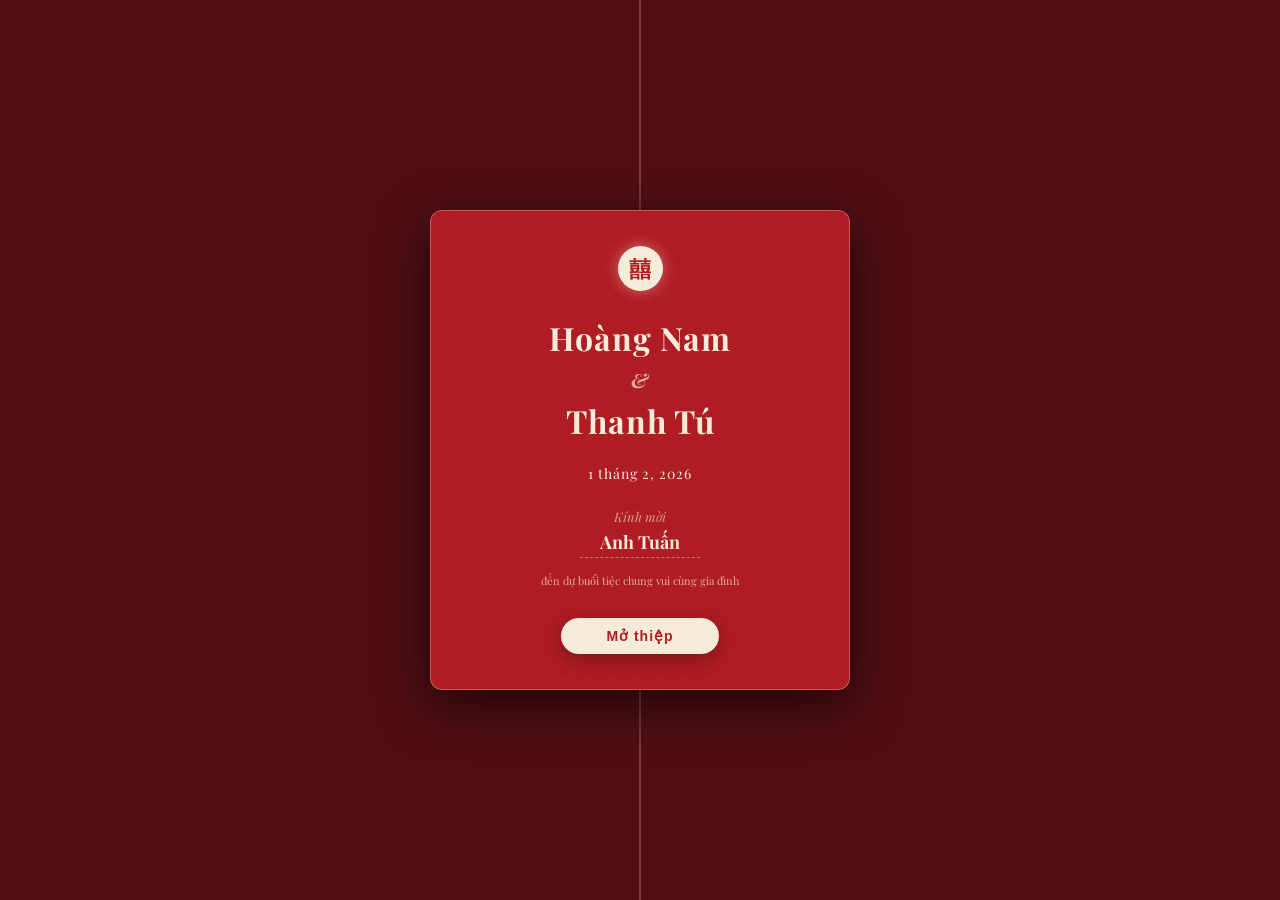
==== index.html @ 1f1abdf4 "first commit" ====
<!DOCTYPE html>
<html lang="vi">
<head>
    <meta charset="UTF-8">
    <meta name="viewport" content="width=device-width, initial-scale=1.0">
    <title>Thiệp Mời Đám Cưới - Hoàng Nam & Thanh Tú</title>
    <link href="https://fonts.googleapis.com/css2?family=Cinzel:wght@400;600;700&family=Playfair+Display:ital,wght@0,500;0,700;1,400&display=swap" rel="stylesheet">
    <style>
        * { margin: 0; padding: 0; box-sizing: border-box; }
        body {
            background-color: #2b080c; /* Màu đỏ rượu chát sâu như hình nền */
            font-family: 'Playfair Display', serif;
            overflow: hidden;
        }

        /* Hiệu ứng chuyển cảnh: Rẽ lối tơ hồng */
        .gate-wrapper {
            position: fixed;
            width: 100vw;
            height: 100vh;
            display: flex;
            z-index: 9999;
        }
        .gate-panel {
            width: 50%;
            height: 100%;
            background: #500e14; /* Màu đỏ của phông nền chính */
            transition: transform 1.3s cubic-bezier(0.85, 0, 0.15, 1);
        }
        .panel-left { border-right: 1px solid rgba(244, 235, 217, 0.2); transform-origin: left; }
        .panel-right { border-left: 1px solid rgba(244, 235, 217, 0.2); transform-origin: right; }

        /* Khung nội dung thiệp chính giữa màn hình desktop / Full màn hình mobile */
        .invitation-card {
            position: absolute;
            top: 50%;
            left: 50%;
            transform: translate(-50%, -50%);
            width: 90%;
            max-width: 420px;
            height: 480px;
            background-color: #b01c23; /* Đỏ tươi rực rỡ của cánh thiệp */
            border-radius: 12px;
            box-shadow: 0 15px 50px rgba(0,0,0,0.6);
            z-index: 10000;
            display: flex;
            flex-direction: column;
            align-items: center;
            justify-content: center;
            padding: 30px;
            text-align: center;
            border: 1px solid rgba(244, 235, 217, 0.3);
            transition: all 0.8s ease;
            /* Thêm hiệu ứng Pattern hoa văn rồng phượng chìm */
            background-image: radial-gradient(rgba(244, 235, 217, 0.05) 1px, transparent 0);
            background-size: 24px 24px;
        }

        /* Vòng tròn hỷ biểu tượng trên cùng */
        .hỷ-badge {
            width: 45px;
            height: 45px;
            background: #f4ebd9;
            border-radius: 50%;
            color: #b01c23;
            font-size: 22px;
            font-weight: bold;
            display: flex;
            justify-content: center;
            align-items: center;
            margin-bottom: 25px;
            box-shadow: 0 0 15px rgba(244, 235, 217, 0.4);
        }

        .couple-name {
            font-size: 32px;
            color: #f4ebd9;
            font-weight: 700;
            line-height: 1.4;
            letter-spacing: 1px;
        }
        .ampersand {
            font-size: 20px;
            color: rgba(244, 235, 217, 0.7);
            font-style: italic;
            margin: 5px 0;
        }

        .date-txt {
            font-size: 14px;
            color: #f4ebd9;
            margin-top: 20px;
            letter-spacing: 1px;
            font-weight: 300;
        }

        .invite-label {
            font-size: 13px;
            color: rgba(244, 235, 217, 0.6);
            margin-top: 25px;
            font-style: italic;
        }
        .guest-name {
            font-size: 18px;
            color: #f4ebd9;
            font-weight: bold;
            margin: 5px 0 15px 0;
            border-bottom: 1px dashed rgba(244, 235, 217, 0.4);
            padding-bottom: 3px;
            min-width: 120px;
        }
        .sub-invite {
            font-size: 11px;
            color: rgba(244, 235, 217, 0.7);
            margin-bottom: 30px;
        }

        /* Nút mở thiệp thiết kế bo góc trứng dài giống hệt mẫu mẫu */
        .btn-open {
            background: #f4ebd9;
            color: #b01c23;
            border: none;
            padding: 10px 45px;
            font-size: 14px;
            font-weight: 600;
            border-radius: 25px;
            cursor: pointer;
            letter-spacing: 1px;
            box-shadow: 0 5px 20px rgba(0,0,0,0.3);
            transition: transform 0.3s, box-shadow 0.3s;
        }
        .btn-open:hover {
            transform: scale(1.05);
            box-shadow: 0 0 25px rgba(244, 235, 217, 0.8);
        }

        /* Chữ hỷ rơi nền */
        .bg-glow-text {
            position: absolute;
            color: rgba(244, 235, 217, 0.04);
            font-size: 18px;
            pointer-events: none;
            user-select: none;
        }

        /* Trạng thái khi kích hoạt chuyển trang */
        .slide-left { transform: translateX(-100%); }
        .slide-right { transform: translateX(100%); }
        .fade-out { opacity: 0; transform: translate(-50%, -50%) scale(0.9); filter: blur(5px); }
    </style>
</head>
<body>

    <div class="bg-glow-text" style="top: 20%; left: 10%;">囍</div>
    <div class="bg-glow-text" style="top: 40%; left: 85%;">囍</div>
    <div class="bg-glow-text" style="top: 70%; left: 15%;">囍</div>

    <div class="invitation-card" id="mainCard">
        <div class="hỷ-badge">囍</div>
        <div class="couple-name">
            <p>Hoàng Nam</p>
            <div class="ampersand">&</div>
            <p>Thanh Tú</p>
        </div>
        <div class="date-txt">1 tháng 2, 2026</div>
        
        <div class="invite-label">Kính mời</div>
        <div class="guest-name">Anh Tuấn</div>
        <div class="sub-invite">đến dự buổi tiệc chung vui cùng gia đình</div>

        <button class="btn-open" onclick="animateAndOpen()">Mở thiệp</button>
    </div>

    <div class="gate-wrapper" id="gate">
        <div class="gate-panel panel-left" id="pLeft"></div>
        <div class="gate-panel panel-right" id="pRight"></div>
    </div>

    <script>
        function animateAndOpen() {
            // Biến mất thẻ nội dung
            document.getElementById('mainCard').classList.add('fade-out');
            
            // Rẽ lối hai cánh cửa phông nền sang 2 bên
            document.getElementById('pLeft').classList.add('slide-left');
            document.getElementById('pRight').classList.add('slide-right');

            setTimeout(() => {
                window.location.href = 'thiepmoi.html';
            }, 1200);
        }
    </script>
</body>
</html>
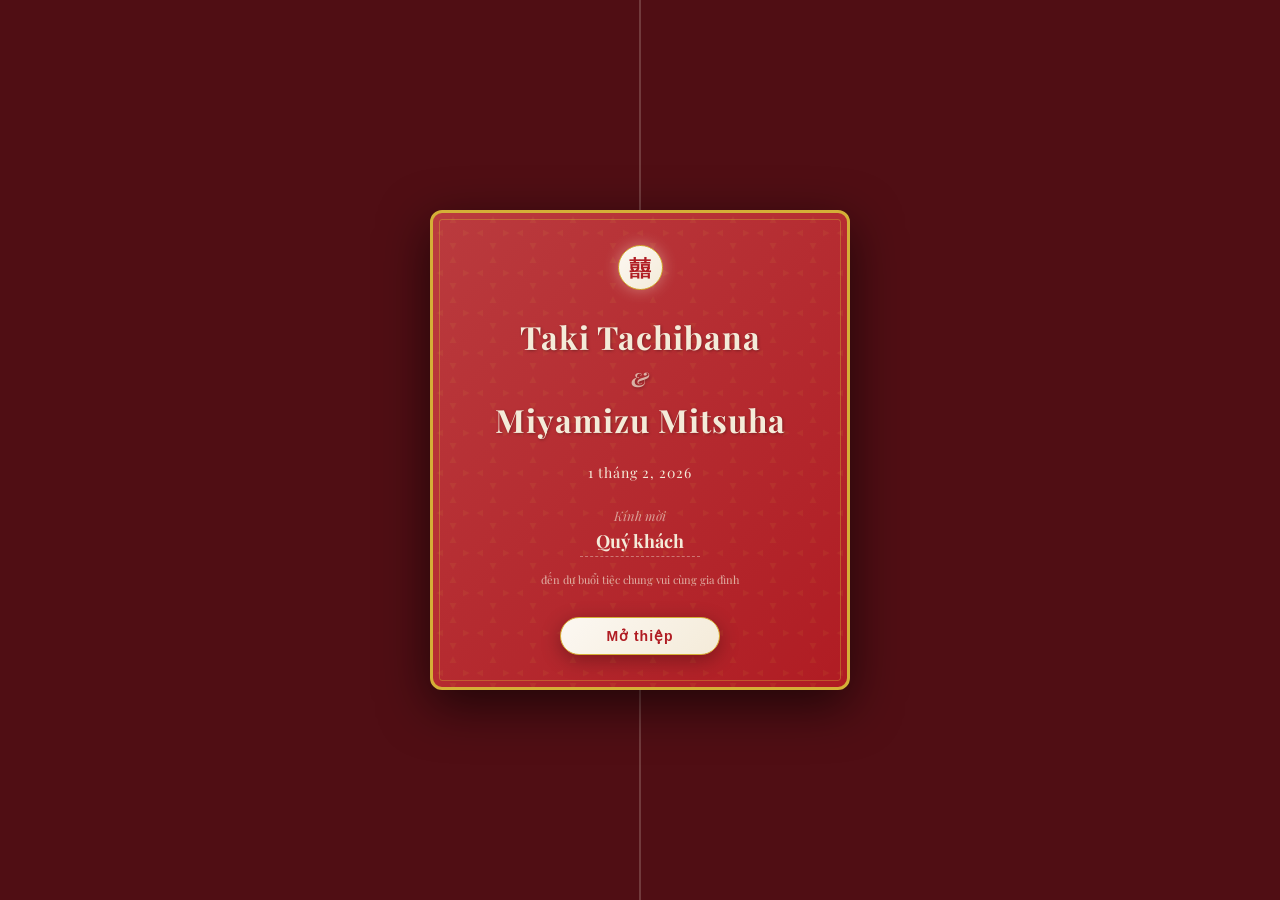
==== commit d144ac06: "first commit" ====
--- a/index.html
+++ b/index.html
@@ -1,14 +1,35 @@
 <!DOCTYPE html>
 <html lang="vi">
+
 <head>
     <meta charset="UTF-8">
     <meta name="viewport" content="width=device-width, initial-scale=1.0">
-    <title>Thiệp Mời Đám Cưới - Hoàng Nam & Thanh Tú</title>
-    <link href="https://fonts.googleapis.com/css2?family=Cinzel:wght@400;600;700&family=Playfair+Display:ital,wght@0,500;0,700;1,400&display=swap" rel="stylesheet">
+    <title>Thiệp Mời Đám Cưới - Taki Tachibana & Miyamizu Mitsuha</title>
+    <meta property="og:type" content="website">
+    
+    <meta property="og:title" content="Save The Date - Ngày chung đôi của Taki Tachibana & Miyamizu Mitsuha">
+    
+    <meta property="og:description" content="Sự hiện diện của bạn là niềm vinh hạnh lớn cho gia đình chúng mình. Bấm vào để xem chi tiết thiệp mời nhé!">
+    
+    <meta property="og:url" content="https://dlblam.github.io/wedding/">
+    
+    <meta property="og:image" content="https://dlblam.github.io/wedding/thumbnail.jpg">
+    <meta property="og:image:width" content="1200">
+    <meta property="og:image:height" content="630">
+    <meta property="og:image:type" content="image/jpeg">
+    <link
+        href="https://fonts.googleapis.com/css2?family=Cinzel:wght@400;600;700&family=Playfair+Display:ital,wght@0,500;0,700;1,400&display=swap"
+        rel="stylesheet">
     <style>
-        * { margin: 0; padding: 0; box-sizing: border-box; }
+        * {
+            margin: 0;
+            padding: 0;
+            box-sizing: border-box;
+        }
+
         body {
-            background-color: #2b080c; /* Màu đỏ rượu chát sâu như hình nền */
+            background-color: #2b080c;
+            /* Màu đỏ rượu chát sâu như hình nền */
             font-family: 'Playfair Display', serif;
             overflow: hidden;
         }
@@ -21,14 +42,24 @@
             display: flex;
             z-index: 9999;
         }
+
         .gate-panel {
             width: 50%;
             height: 100%;
-            background: #500e14; /* Màu đỏ của phông nền chính */
+            background: #500e14;
+            /* Màu đỏ của phông nền chính */
             transition: transform 1.3s cubic-bezier(0.85, 0, 0.15, 1);
         }
-        .panel-left { border-right: 1px solid rgba(244, 235, 217, 0.2); transform-origin: left; }
-        .panel-right { border-left: 1px solid rgba(244, 235, 217, 0.2); transform-origin: right; }
+
+        .panel-left {
+            border-right: 1px solid rgba(244, 235, 217, 0.2);
+            transform-origin: left;
+        }
+
+        .panel-right {
+            border-left: 1px solid rgba(244, 235, 217, 0.2);
+            transform-origin: right;
+        }
 
         /* Khung nội dung thiệp chính giữa màn hình desktop / Full màn hình mobile */
         .invitation-card {
@@ -39,9 +70,10 @@
             width: 90%;
             max-width: 420px;
             height: 480px;
-            background-color: #b01c23; /* Đỏ tươi rực rỡ của cánh thiệp */
+            background-color: #b01c23;
+            /* Đỏ tươi rực rỡ của cánh thiệp */
             border-radius: 12px;
-            box-shadow: 0 15px 50px rgba(0,0,0,0.6);
+            box-shadow: 0 15px 50px rgba(0, 0, 0, 0.6);
             z-index: 10000;
             display: flex;
             flex-direction: column;
@@ -49,18 +81,26 @@
             justify-content: center;
             padding: 30px;
             text-align: center;
-            border: 1px solid rgba(244, 235, 217, 0.3);
             transition: all 0.8s ease;
-            /* Thêm hiệu ứng Pattern hoa văn rồng phượng chìm */
-            background-image: radial-gradient(rgba(244, 235, 217, 0.05) 1px, transparent 0);
-            background-size: 24px 24px;
+
+            /* NÂNG CẤP: Hoa văn Long Phụng mạ vàng chìm quý phái dùng mã SVG nhúng tinh tế */
+            background-image:
+                linear-gradient(135deg, rgba(244, 235, 217, 0.15) 0%, transparent 100%),
+                url("data:image/svg+xml,%3Csvg xmlns='http://www.w3.org/2000/svg' width='60' height='60' viewBox='0 0 60 60'%3E%3Cpath d='M30 5t-5 10h10zm0 50t-5-10h10zM5 30t10-5v10zm50 0t-10-5v10z' fill='%23d4af37' fill-opacity='0.08'/%3E%3C/svg%3E");
+            background-size: cover, 40px 40px;
+
+            /* NÂNG CẤP: Viền chỉ vàng kép góc hoàng gia */
+            outline: 1px solid rgba(212, 175, 55, 0.4);
+            outline-offset: -10px;
+            border: 3px solid #d4af37;
+            /* Màu vàng Gold sang trọng */
         }
 
         /* Vòng tròn hỷ biểu tượng trên cùng */
         .hỷ-badge {
             width: 45px;
             height: 45px;
-            background: #f4ebd9;
+            background: linear-gradient(135deg, #fcf8f2 0%, #f4ebd9 100%);
             border-radius: 50%;
             color: #b01c23;
             font-size: 22px;
@@ -70,6 +110,19 @@
             align-items: center;
             margin-bottom: 25px;
             box-shadow: 0 0 15px rgba(244, 235, 217, 0.4);
+            border: 1px solid #d4af37;
+            animation: pulseGlow 2s infinite alternate;
+            /* Hiệu ứng đập nhẹ */
+        }
+
+        @keyframes pulseGlow {
+            0% {
+                box-shadow: 0 0 10px rgba(212, 175, 55, 0.3);
+            }
+
+            100% {
+                box-shadow: 0 0 20px rgba(212, 175, 55, 0.7);
+            }
         }
 
         .couple-name {
@@ -78,7 +131,9 @@
             font-weight: 700;
             line-height: 1.4;
             letter-spacing: 1px;
-        }
+            text-shadow: 1px 1px 3px rgba(0, 0, 0, 0.3);
+        }
+
         .ampersand {
             font-size: 20px;
             color: rgba(244, 235, 217, 0.7);
@@ -100,6 +155,7 @@
             margin-top: 25px;
             font-style: italic;
         }
+
         .guest-name {
             font-size: 18px;
             color: #f4ebd9;
@@ -109,6 +165,7 @@
             padding-bottom: 3px;
             min-width: 120px;
         }
+
         .sub-invite {
             font-size: 11px;
             color: rgba(244, 235, 217, 0.7);
@@ -117,21 +174,23 @@
 
         /* Nút mở thiệp thiết kế bo góc trứng dài giống hệt mẫu mẫu */
         .btn-open {
-            background: #f4ebd9;
+            background: linear-gradient(135deg, #fcf8f2 0%, #f4ebd9 100%);
             color: #b01c23;
-            border: none;
+            border: 1px solid #d4af37;
             padding: 10px 45px;
             font-size: 14px;
             font-weight: 600;
             border-radius: 25px;
             cursor: pointer;
             letter-spacing: 1px;
-            box-shadow: 0 5px 20px rgba(0,0,0,0.3);
-            transition: transform 0.3s, box-shadow 0.3s;
-        }
+            box-shadow: 0 5px 20px rgba(0, 0, 0, 0.3);
+            transition: transform 0.3s, box-shadow 0.3s, background 0.3s;
+        }
+
         .btn-open:hover {
             transform: scale(1.05);
-            box-shadow: 0 0 25px rgba(244, 235, 217, 0.8);
+            background: linear-gradient(135deg, #ffffff 0%, #f4ebd9 100%);
+            box-shadow: 0 0 25px rgba(244, 235, 217, 0.8), inset 0 0 5px rgba(212, 175, 55, 0.5);
         }
 
         /* Chữ hỷ rơi nền */
@@ -144,12 +203,122 @@
         }
 
         /* Trạng thái khi kích hoạt chuyển trang */
-        .slide-left { transform: translateX(-100%); }
-        .slide-right { transform: translateX(100%); }
-        .fade-out { opacity: 0; transform: translate(-50%, -50%) scale(0.9); filter: blur(5px); }
+        .slide-left {
+            transform: translateX(-100%);
+        }
+
+        .slide-right {
+            transform: translateX(100%);
+        }
+
+        .fade-out {
+            opacity: 0;
+            transform: translate(-50%, -50%) scale(0.9);
+            filter: blur(5px);
+        }
+
+        /* ==================== ĐỒ HỌA BỔ SUNG KHÔNG SỬA CODE CŨ ==================== */
+
+        /* Đường cắt sao băng Tiamat rạch đôi bầu trời chạng vạng khi ấn nút */
+        .anime-comet {
+            position: fixed;
+            top: -10%;
+            left: -10%;
+            width: 140%;
+            height: 4px;
+            background: linear-gradient(90deg, transparent, #8bf3ff, #ff8ba4, transparent);
+            transform: rotate(-40deg);
+            z-index: 10005;
+            opacity: 0;
+            pointer-events: none;
+            filter: drop-shadow(0 0 10px #8bf3ff);
+        }
+
+        .anime-comet.active {
+            animation: cometSlash 1.2s cubic-bezier(0.25, 1, 0.5, 1) forwards;
+        }
+
+        @keyframes cometSlash {
+            0% {
+                transform: translate(-30%, -30%) rotate(-40deg);
+                opacity: 0;
+            }
+
+            30% {
+                opacity: 1;
+            }
+
+            100% {
+                transform: translate(40%, 40%) rotate(-40deg);
+                opacity: 0;
+            }
+        }
+
+        /* Vòng tròn Musubi bùng nổ lan tỏa lộng lẫy */
+        .musubi-wave {
+            position: fixed;
+            top: 50%;
+            left: 50%;
+            transform: translate(-50%, -50%) scale(0);
+            width: 10px;
+            height: 10px;
+            border: 2px solid #ff8ba4;
+            border-radius: 50%;
+            z-index: 10004;
+            pointer-events: none;
+            opacity: 0;
+        }
+
+        .musubi-wave.active {
+            animation: waveExpand 1.2s cubic-bezier(0.1, 0.8, 0.3, 1) forwards;
+        }
+
+        @keyframes waveExpand {
+            0% {
+                transform: translate(-50%, -50%) scale(0);
+                opacity: 1;
+                border-color: #8bf3ff;
+            }
+
+            50% {
+                border-color: #ff5e7e;
+                box-shadow: 0 0 30px rgba(255, 94, 126, 0.6);
+            }
+
+            100% {
+                transform: translate(-50%, -50%) scale(150);
+                opacity: 0;
+            }
+        }
+
+        /* Bụi tinh tú ánh kim phát sáng từ hư không */
+        .star-dust {
+            position: fixed;
+            background: #fff;
+            border-radius: 50%;
+            z-index: 10006;
+            pointer-events: none;
+            animation: flyDust 1.2s cubic-bezier(0.1, 0.8, 0.2, 1) forwards;
+        }
+
+        @keyframes flyDust {
+            0% {
+                transform: translate(0, 0) scale(1);
+                opacity: 1;
+            }
+
+            100% {
+                transform: translate(var(--mx), var(--my)) scale(0);
+                opacity: 0;
+            }
+        }
     </style>
 </head>
+
 <body>
+
+    <div class="anime-comet" id="cometEffect"></div>
+    <div class="musubi-wave" id="waveEffect"></div>
 
     <div class="bg-glow-text" style="top: 20%; left: 10%;">囍</div>
     <div class="bg-glow-text" style="top: 40%; left: 85%;">囍</div>
@@ -158,15 +327,37 @@
     <div class="invitation-card" id="mainCard">
         <div class="hỷ-badge">囍</div>
         <div class="couple-name">
-            <p>Hoàng Nam</p>
+            <p>Taki Tachibana</p>
             <div class="ampersand">&</div>
-            <p>Thanh Tú</p>
+            <p>Miyamizu Mitsuha</p>
         </div>
         <div class="date-txt">1 tháng 2, 2026</div>
-        
+
         <div class="invite-label">Kính mời</div>
-        <div class="guest-name">Anh Tuấn</div>
+
+        <div class="guest-name" id="guestNameDisplay">Quý khách</div>
+
         <div class="sub-invite">đến dự buổi tiệc chung vui cùng gia đình</div>
+
+        <script>
+            // Hàm tự động lấy tên khách từ đường link URL
+            function getGuestName() {
+                const urlParams = new URLSearchParams(window.location.search);
+                // Tìm chữ ?guest= hoặc ?name= trên đường link
+                let guestName = urlParams.get('guest') || urlParams.get('name');
+
+                if (guestName) {
+                    // Giải mã chữ có dấu nếu link bị mã hóa (ví dụ: Anh%20Tu%E1%BA%A5n -> Anh Tuấn)
+                    guestName = decodeURIComponent(guestName).trim();
+
+                    // Cập nhật vào giao diện
+                    document.getElementById('guestNameDisplay').innerText = guestName;
+                }
+            }
+
+            // Chạy hàm lấy tên ngay khi trang web vừa tải xong
+            window.addEventListener('DOMContentLoaded', getGuestName);
+        </script>
 
         <button class="btn-open" onclick="animateAndOpen()">Mở thiệp</button>
     </div>
@@ -178,17 +369,56 @@
 
     <script>
         function animateAndOpen() {
-            // Biến mất thẻ nội dung
+            // === THÀNH PHẦN THÊM MỚI: HIỆU ỨNG ÂM THANH KHI ẤN NÚT ===
+            // Sử dụng file âm thanh "Click/Woosh" ngắn nhẹ nhàng, sang trọng phù hợp với hiệu ứng chuyển động vũ trụ
+            const audioEffect = new Audio('public/Music/nutbam.mp3');
+            audioEffect.volume = 0.6; // Đặt âm lượng vừa phải
+            audioEffect.play().catch(error => console.log("Trình duyệt chặn tự động phát âm thanh:", error));
+
+            // KÍCH HOẠT ĐỒ HỌA HOÀNG HÔN TINH TÚ CAO CẤP PHÁT SINH
+            document.getElementById('cometEffect').classList.add('active');
+            document.getElementById('waveEffect').classList.add('active');
+
+            // Tạo luồng bụi sao lấp lánh (Star Dust) bắn ra từ trung tâm nút bấm
+            for (let i = 0; i < 40; i++) {
+                const dust = document.createElement('div');
+                dust.classList.add('star-dust');
+
+                // Vị trí xuất phát từ giữa màn hình (nơi đặt nút bấm)
+                dust.style.left = '50%';
+                dust.style.top = '50%';
+
+                // Kích thước ngẫu nhiên mảnh mai tinh tế
+                const size = Math.random() * 4 + 2;
+                dust.style.width = size + 'px';
+                dust.style.height = size + 'px';
+
+                // Phối màu ánh kim vũ trụ (Xanh ngọc pha hồng phấn)
+                dust.style.background = Math.random() > 0.5 ? '#8bf3ff' : '#ff94b8';
+                dust.style.boxShadow = `0 0 10px ${dust.style.background}`;
+
+                // Tính toán góc bắn ngẫu nhiên ra toàn không gian
+                const angle = Math.random() * Math.PI * 2;
+                const distance = Math.random() * 300 + 100;
+                dust.style.setProperty('--mx', Math.cos(angle) * distance + 'px');
+                dust.style.setProperty('--my', Math.sin(angle) * distance + 'px');
+
+                document.body.appendChild(dust);
+                setTimeout(() => dust.remove(), 1200);
+            }
+
+            // Biến mất thẻ nội dung (GIỮ NGUYÊN CODE CŨ CỦA BẠN)
             document.getElementById('mainCard').classList.add('fade-out');
-            
-            // Rẽ lối hai cánh cửa phông nền sang 2 bên
+
+            // Rẽ lối hai cánh cửa phông nền sang 2 bên (GIỮ NGUYÊN CODE CŨ CỦA BẠN)
             document.getElementById('pLeft').classList.add('slide-left');
             document.getElementById('pRight').classList.add('slide-right');
 
             setTimeout(() => {
                 window.location.href = 'thiepmoi.html';
-            }, 1200);
+            }, 1200); // Khớp hoàn hảo với thời gian kết thúc của hiệu ứng hạt tinh tú
         }
     </script>
 </body>
+
 </html>
